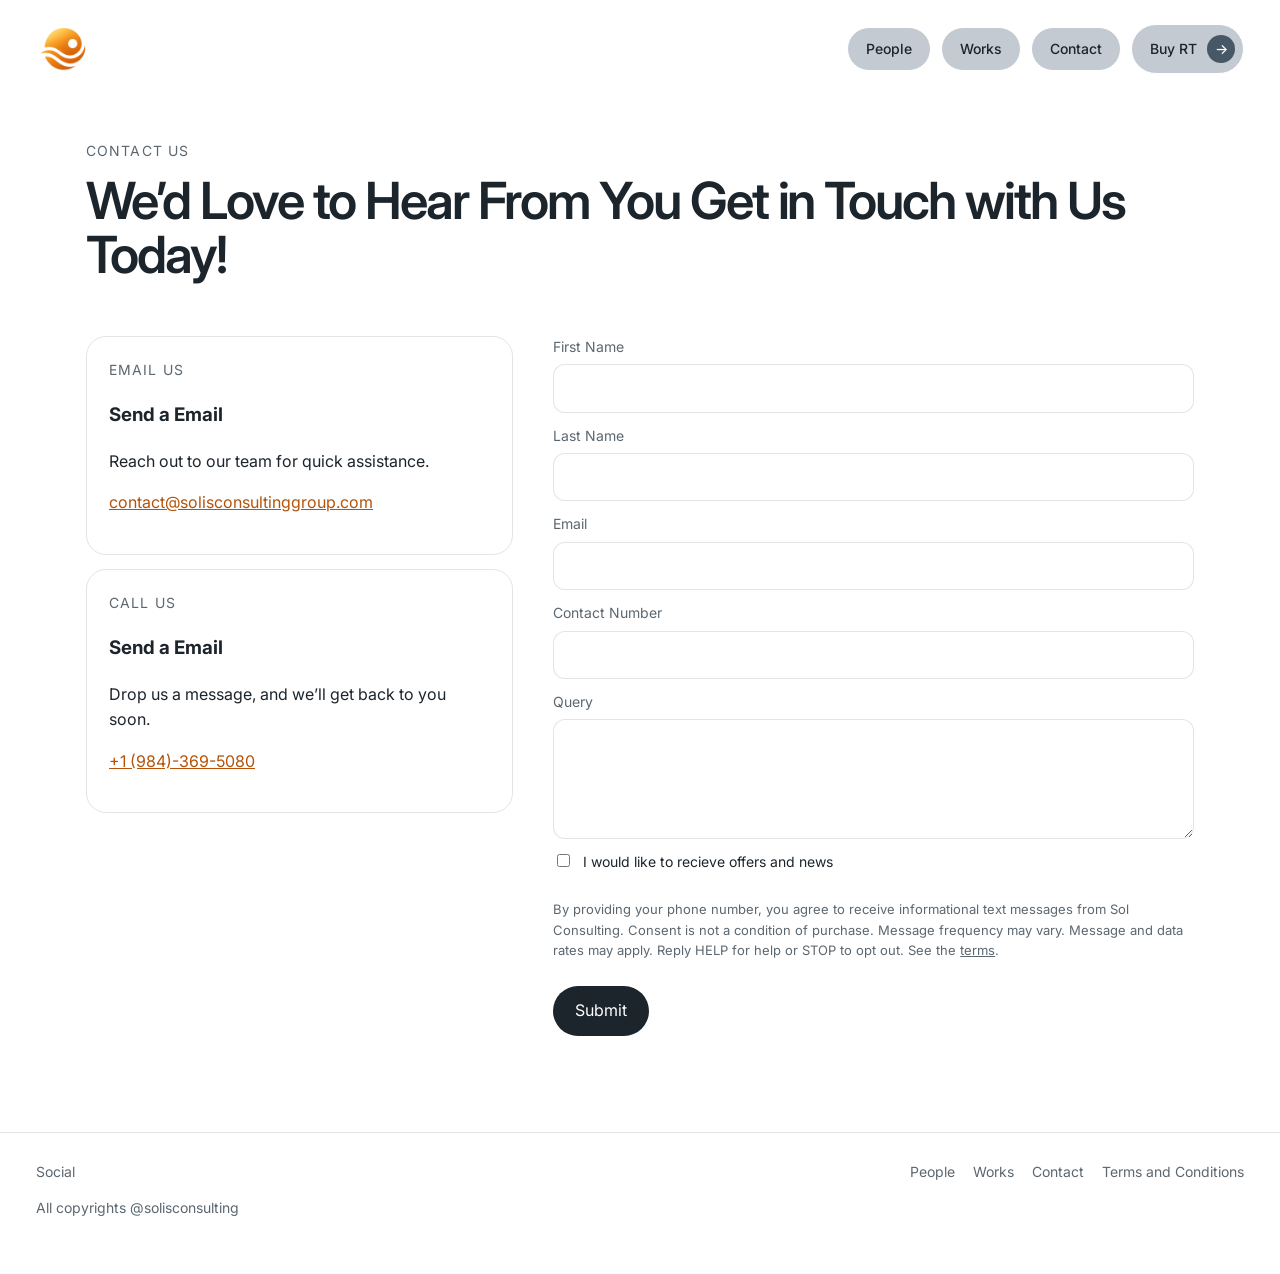
==== contact/index.html @ df126668 "Rebuild solisconsultinggroup.com as a static site." ====
<!DOCTYPE html>
<html lang="en">
<head>
  <meta charset="utf-8">
  <meta name="viewport" content="width=device-width, initial-scale=1">
  <title>Contact — Solis Consulting</title>
  <link rel="icon" href="../assets/media/favicon.png">
  <link href="https://fonts.googleapis.com/css2?family=Inter:wght@400;500;600;700&display=swap" rel="stylesheet">
  <link rel="stylesheet" href="../assets/css/site.css">
</head>
<body>
  <nav class="site-nav">
    <a class="logo" href="../"><img src="../assets/media/logo.png" alt="Solis Consulting"></a>
    <button class="nav-toggle" type="button" aria-expanded="false">Menu</button>
    <div class="nav-links">
      <a href="../people/">People</a>
      <a href="../works/">Works</a>
      <a href="./">Contact</a>
      <a class="buy" href="https://rt4orgs.com" target="_blank" rel="noopener">Buy RT <span>→</span></a>
    </div>
  </nav>
  <header class="page-hero">
    <p class="eyebrow">Contact Us</p>
    <h2>We’d Love to Hear From You Get in Touch with Us Today!</h2>
  </header>
  <section class="section split" style="padding-top:10px">
    <div>
      <article class="card">
        <p class="eyebrow">Email Us</p>
        <h3>Send a Email</h3>
        <p>Reach out to our team for quick assistance.</p>
        <p><a href="mailto:contact@solisconsultinggroup.com">contact@solisconsultinggroup.com</a></p>
      </article>
      <article class="card">
        <p class="eyebrow">Call Us</p>
        <h3>Send a Email</h3>
        <p>Drop us a message, and we’ll get back to you soon.</p>
        <p><a href="tel:+19843695080">+1 (984)-369-5080</a></p>
      </article>
    </div>
    <form id="contact-form">
      <label>First Name <input name="first" required autocomplete="given-name"></label>
      <label>Last Name <input name="last" required autocomplete="family-name"></label>
      <label>Email <input name="email" type="email" required autocomplete="email"></label>
      <label>Contact Number <input name="phone" type="tel" autocomplete="tel"></label>
      <label>Query <textarea name="query" required></textarea></label>
      <label class="check"><input type="checkbox" name="offers"> I would like to recieve offers and news</label>
      <p class="fine">By providing your phone number, you agree to receive informational text messages from Sol Consulting. Consent is not a condition of purchase. Message frequency may vary. Message and data rates may apply. Reply HELP for help or STOP to opt out. See the <a href="../terms/">terms</a>.</p>
      <button type="submit">Submit</button>
    </form>
  </section>
  <footer class="site-footer">
    <div>
      <a href="https://www.instagram.com/solisconsulting/" target="_blank" rel="noopener">Social</a>
      <p>All copyrights @solisconsulting</p>
    </div>
    <nav>
      <a href="../people/">People</a>
      <a href="../works/">Works</a>
      <a href="./">Contact</a>
      <a href="../terms/">Terms and Conditions</a>
    </nav>
  </footer>
  <script src="../assets/js/site.js"></script>
</body>
</html>
---- assets/css/site.css ----
:root {
  --ink: #1c242c;
  --muted: #5c6770;
  --pill: #c4cad2;
  --arrow: #465766;
  --line: rgba(28, 36, 44, 0.12);
  --bg: #f7f5f2;
  --font: "Inter", system-ui, sans-serif;
}

* { box-sizing: border-box; }
html { scroll-behavior: smooth; }
body {
  margin: 0;
  color: var(--ink);
  background: #fff;
  font-family: var(--font);
  font-size: 16px;
  line-height: 1.6;
}
a { color: inherit; }
img, video { max-width: 100%; display: block; }

.site-nav {
  position: fixed;
  z-index: 20;
  top: 0;
  left: 0;
  right: 0;
  display: flex;
  align-items: center;
  justify-content: space-between;
  padding: 22px 36px;
}
.logo img { width: 54px; height: 54px; object-fit: contain; }
.nav-links { display: flex; align-items: center; gap: 10px; }
.nav-links a {
  text-decoration: none;
  background: var(--pill);
  color: var(--ink);
  border: 1px solid #fff;
  border-radius: 999px;
  padding: 10px 18px;
  font-size: 14px;
  font-weight: 500;
}
.nav-links a.buy {
  display: inline-flex;
  align-items: center;
  gap: 10px;
  padding-right: 8px;
}
.nav-links a.buy span {
  width: 28px;
  height: 28px;
  border-radius: 50%;
  background: var(--arrow);
  color: #fff;
  display: grid;
  place-items: center;
  font-size: 14px;
}
.nav-toggle {
  display: none;
  border: 0;
  background: var(--pill);
  border-radius: 999px;
  padding: 10px 16px;
  font: inherit;
}

.hero {
  position: relative;
  min-height: 100vh;
  display: grid;
  place-items: center;
  overflow: hidden;
  color: #fff;
  text-align: center;
}
.hero video {
  position: absolute;
  inset: 0;
  width: 100%;
  height: 100%;
  object-fit: cover;
}
.hero-shade {
  position: absolute;
  inset: 0;
  background: linear-gradient(180deg, rgba(80, 50, 20, 0.08), rgba(255, 220, 160, 0.05) 40%, rgba(255, 255, 255, 0.18));
}
.hero-copy { position: relative; z-index: 1; padding: 0 24px; }
.hero-mark { width: 168px; height: 168px; margin: 0 auto 18px; object-fit: contain; }
.hero-kicker {
  margin: 0;
  font-size: 40px;
  font-weight: 500;
  letter-spacing: -0.03em;
}
.hero h1 {
  margin: 0;
  font-size: clamp(48px, 6vw, 84px);
  font-weight: 600;
  letter-spacing: -0.04em;
  line-height: 1;
}
.hero-date {
  margin: 28px 0 0;
  font-size: 28px;
  font-weight: 500;
  letter-spacing: -0.03em;
}

.marquee, .ticker {
  overflow: hidden;
  white-space: nowrap;
  border-top: 1px solid var(--line);
  border-bottom: 1px solid var(--line);
}
.marquee-track, .ticker-track {
  display: inline-flex;
  gap: 48px;
  padding: 18px 0;
  animation: drift 28s linear infinite;
}
.ticker-track { animation-duration: 36s; gap: 64px; }
.marquee span, .ticker span {
  font-size: 22px;
  letter-spacing: 0.18em;
  text-transform: uppercase;
  color: #8b939a;
}
@keyframes drift {
  from { transform: translateX(0); }
  to { transform: translateX(-50%); }
}

.section { padding: 96px 36px; max-width: 1180px; margin: 0 auto; }
.eyebrow {
  margin: 0 0 12px;
  color: var(--muted);
  font-size: 14px;
  letter-spacing: 0.08em;
  text-transform: uppercase;
}
h2 {
  margin: 0 0 24px;
  font-size: clamp(34px, 4vw, 56px);
  line-height: 1.05;
  letter-spacing: -0.04em;
  font-weight: 600;
}
.prose { max-width: 760px; color: #3d474f; font-size: 18px; }
.prose p { margin: 0 0 18px; }

.team-row {
  display: grid;
  grid-template-columns: repeat(4, 1fr);
  gap: 18px;
  margin-top: 36px;
}
.person { text-decoration: none; }
.person img {
  width: 100%;
  aspect-ratio: 3 / 4;
  object-fit: cover;
  border-radius: 18px;
  background: #ece7e1;
}
.person strong { display: block; margin-top: 12px; font-size: 18px; }
.person span { color: var(--muted); font-size: 14px; }
.see-all {
  display: inline-block;
  margin-top: 28px;
  text-decoration: none;
  font-weight: 600;
}

.work-list { display: flex; flex-direction: column; gap: 28px; }
.work-card {
  display: grid;
  grid-template-columns: 180px 1fr;
  gap: 28px;
  padding: 28px;
  border: 1px solid var(--line);
  border-radius: 24px;
  text-decoration: none;
  background: #fff;
}
.work-card h3 { margin: 0 0 8px; font-size: 28px; letter-spacing: -0.03em; }
.work-card p { margin: 0; color: #3d474f; }
.pin {
  width: 18px;
  height: 18px;
  border-radius: 50% 50% 50% 0;
  transform: rotate(-45deg);
  display: inline-block;
  margin-right: 8px;
}
.pin.red { background: #f4443f; }
.pin.blue { background: #4eb3ff; }
.pin.green { background: #3cbf7a; }

.page-hero { padding: 140px 36px 20px; max-width: 1180px; margin: 0 auto; }
.logos {
  display: flex;
  flex-wrap: wrap;
  gap: 18px;
  align-items: center;
  margin-top: 28px;
}
.logos img {
  height: 72px;
  width: auto;
  object-fit: contain;
  background: #1f1f1f;
  border-radius: 16px;
  padding: 10px 16px;
}

.contact-grid, .split {
  display: grid;
  grid-template-columns: 0.8fr 1.2fr;
  gap: 40px;
}
.card {
  border: 1px solid var(--line);
  border-radius: 20px;
  padding: 22px;
  margin-bottom: 14px;
}
.card a { color: #b45309; }
form { display: grid; gap: 12px; }
label { display: grid; gap: 6px; font-size: 14px; color: var(--muted); }
input, textarea {
  font: inherit;
  color: var(--ink);
  border: 1px solid var(--line);
  border-radius: 12px;
  padding: 12px 14px;
  background: #fff;
}
textarea { min-height: 120px; resize: vertical; }
.check { display: flex; gap: 10px; align-items: flex-start; color: var(--ink); }
button[type="submit"] {
  justify-self: start;
  border: 0;
  background: var(--ink);
  color: #fff;
  border-radius: 999px;
  padding: 12px 22px;
  font: inherit;
  cursor: pointer;
}
.fine { font-size: 13px; color: var(--muted); }

.legal h3 { margin: 28px 0 8px; font-size: 20px; }
.legal p { color: #3d474f; }

.site-footer {
  display: flex;
  justify-content: space-between;
  gap: 24px;
  padding: 28px 36px 40px;
  border-top: 1px solid var(--line);
  color: var(--muted);
  font-size: 14px;
}
.site-footer nav { display: flex; gap: 18px; flex-wrap: wrap; }
.site-footer a { text-decoration: none; }

@media (max-width: 900px) {
  .nav-toggle { display: inline-flex; }
  .nav-links {
    display: none;
    position: absolute;
    top: 78px;
    right: 16px;
    flex-direction: column;
    align-items: stretch;
    background: rgba(255, 255, 255, 0.96);
    padding: 12px;
    border-radius: 18px;
  }
  .nav-links.is-open { display: flex; }
  .team-row, .work-card, .contact-grid, .split { grid-template-columns: 1fr; }
  .site-nav, .section, .page-hero, .site-footer { padding-left: 20px; padding-right: 20px; }
  .hero-mark { width: 120px; height: 120px; }
}
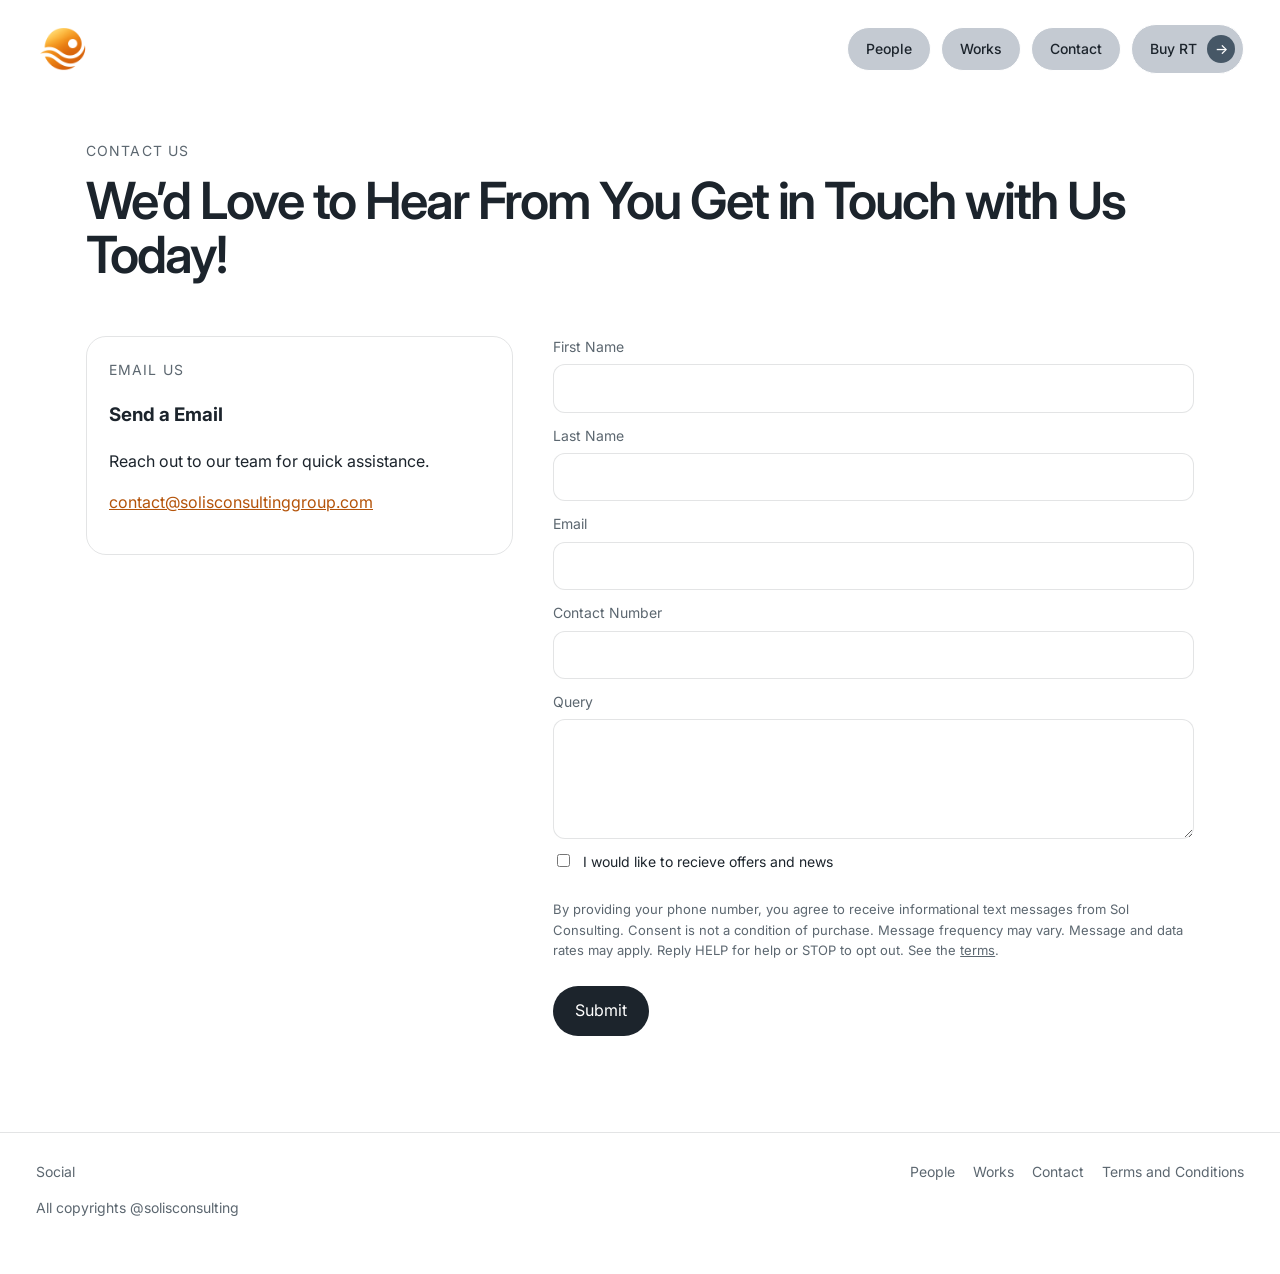
==== commit 37ac3b14: "Remove the Call Us block from the contact page. Co-authored-by: Cursor <cursoragent@cursor.com>" ====
--- a/contact/index.html
+++ b/contact/index.html
@@ -31,12 +31,6 @@
         <p>Reach out to our team for quick assistance.</p>
         <p><a href="mailto:contact@solisconsultinggroup.com">contact@solisconsultinggroup.com</a></p>
       </article>
-      <article class="card">
-        <p class="eyebrow">Call Us</p>
-        <h3>Send a Email</h3>
-        <p>Drop us a message, and we’ll get back to you soon.</p>
-        <p><a href="tel:+19843695080">+1 (984)-369-5080</a></p>
-      </article>
     </div>
     <form id="contact-form">
       <label>First Name <input name="first" required autocomplete="given-name"></label>
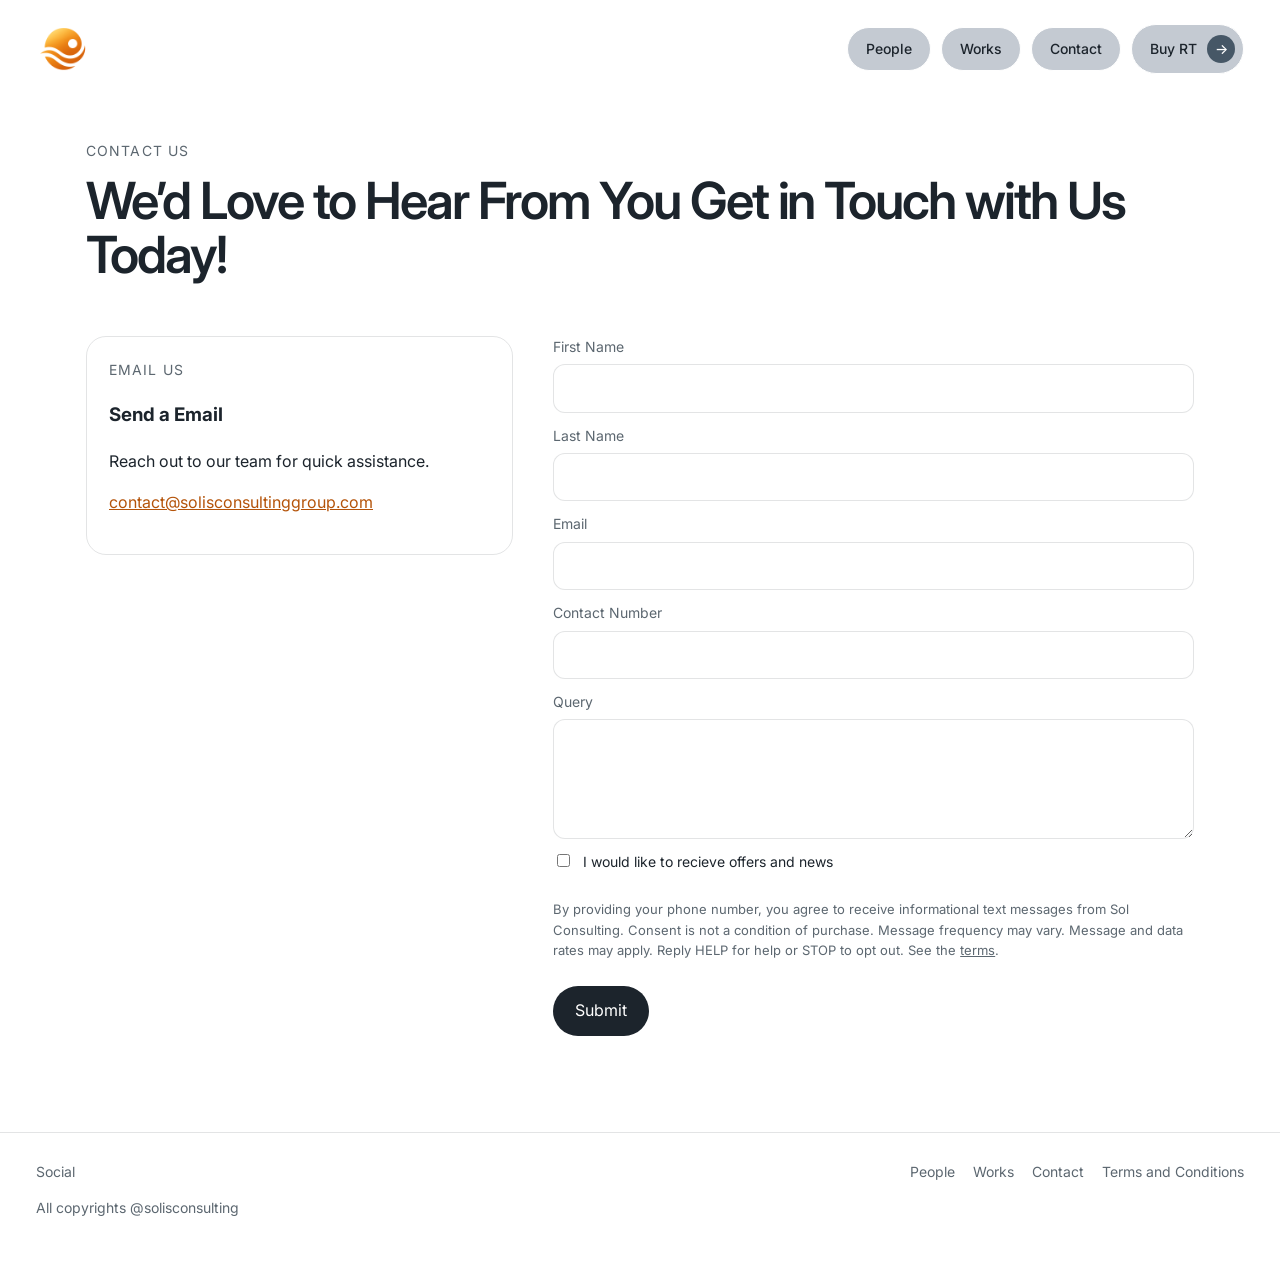
==== commit 1fdde565: "Add the Google tag to every page. Measurement ID G-RE36YZZMXG sits immediately after head so page vi" ====
--- a/contact/index.html
+++ b/contact/index.html
@@ -1,6 +1,15 @@
 <!DOCTYPE html>
 <html lang="en">
 <head>
+  <!-- Google tag (gtag.js) -->
+  <script async src="https://www.googletagmanager.com/gtag/js?id=G-RE36YZZMXG"></script>
+  <script>
+    window.dataLayer = window.dataLayer || [];
+    function gtag(){dataLayer.push(arguments);}
+    gtag('js', new Date());
+
+    gtag('config', 'G-RE36YZZMXG');
+  </script>
   <meta charset="utf-8">
   <meta name="viewport" content="width=device-width, initial-scale=1">
   <title>Contact — Solis Consulting</title>
--- a/assets/css/site.css
+++ b/assets/css/site.css
@@ -32,6 +32,7 @@
   justify-content: space-between;
   padding: 22px 36px;
 }
+body:has(.page-hero) .site-nav { background: #fff; }
 .logo img { width: 54px; height: 54px; object-fit: contain; }
 .nav-links { display: flex; align-items: center; gap: 10px; }
 .nav-links a {
@@ -203,20 +204,39 @@
 .pin.green { background: #3cbf7a; }
 
 .page-hero { padding: 140px 36px 20px; max-width: 1180px; margin: 0 auto; }
-.logos {
-  display: flex;
-  flex-wrap: wrap;
+.contractors {
+  padding: 12px 36px 96px;
+  max-width: 1180px;
+  margin: 0 auto;
+}
+.logo-grid {
+  display: grid;
+  grid-template-columns: repeat(4, 1fr);
   gap: 18px;
-  align-items: center;
   margin-top: 28px;
 }
-.logos img {
+.logo-grid figure {
+  margin: 0;
+  min-height: 140px;
+  display: grid;
+  place-items: center;
+  padding: 22px 18px;
+  border-radius: 22px;
+  border: 1px solid var(--line);
+  background: #f7f5f2;
+  overflow: hidden;
+}
+.logo-grid img {
+  width: auto;
+  max-width: 100%;
   height: 72px;
-  width: auto;
   object-fit: contain;
-  background: #1f1f1f;
-  border-radius: 16px;
-  padding: 10px 16px;
+}
+.logo-grid img.mark {
+  height: 96px;
+  background: #fff;
+  border-radius: 8px;
+  padding: 8px;
 }
 
 .contact-grid, .split {
@@ -284,7 +304,8 @@
     border-radius: 18px;
   }
   .nav-links.is-open { display: flex; }
-  .team-row, .work-card, .contact-grid, .split { grid-template-columns: 1fr; }
+  .team-row, .work-card, .contact-grid, .split, .logo-grid { grid-template-columns: 1fr 1fr; }
+  .contractors { padding-left: 20px; padding-right: 20px; }
   .site-nav, .section, .page-hero, .site-footer { padding-left: 20px; padding-right: 20px; }
   .hero-mark { width: 120px; height: 120px; }
 }
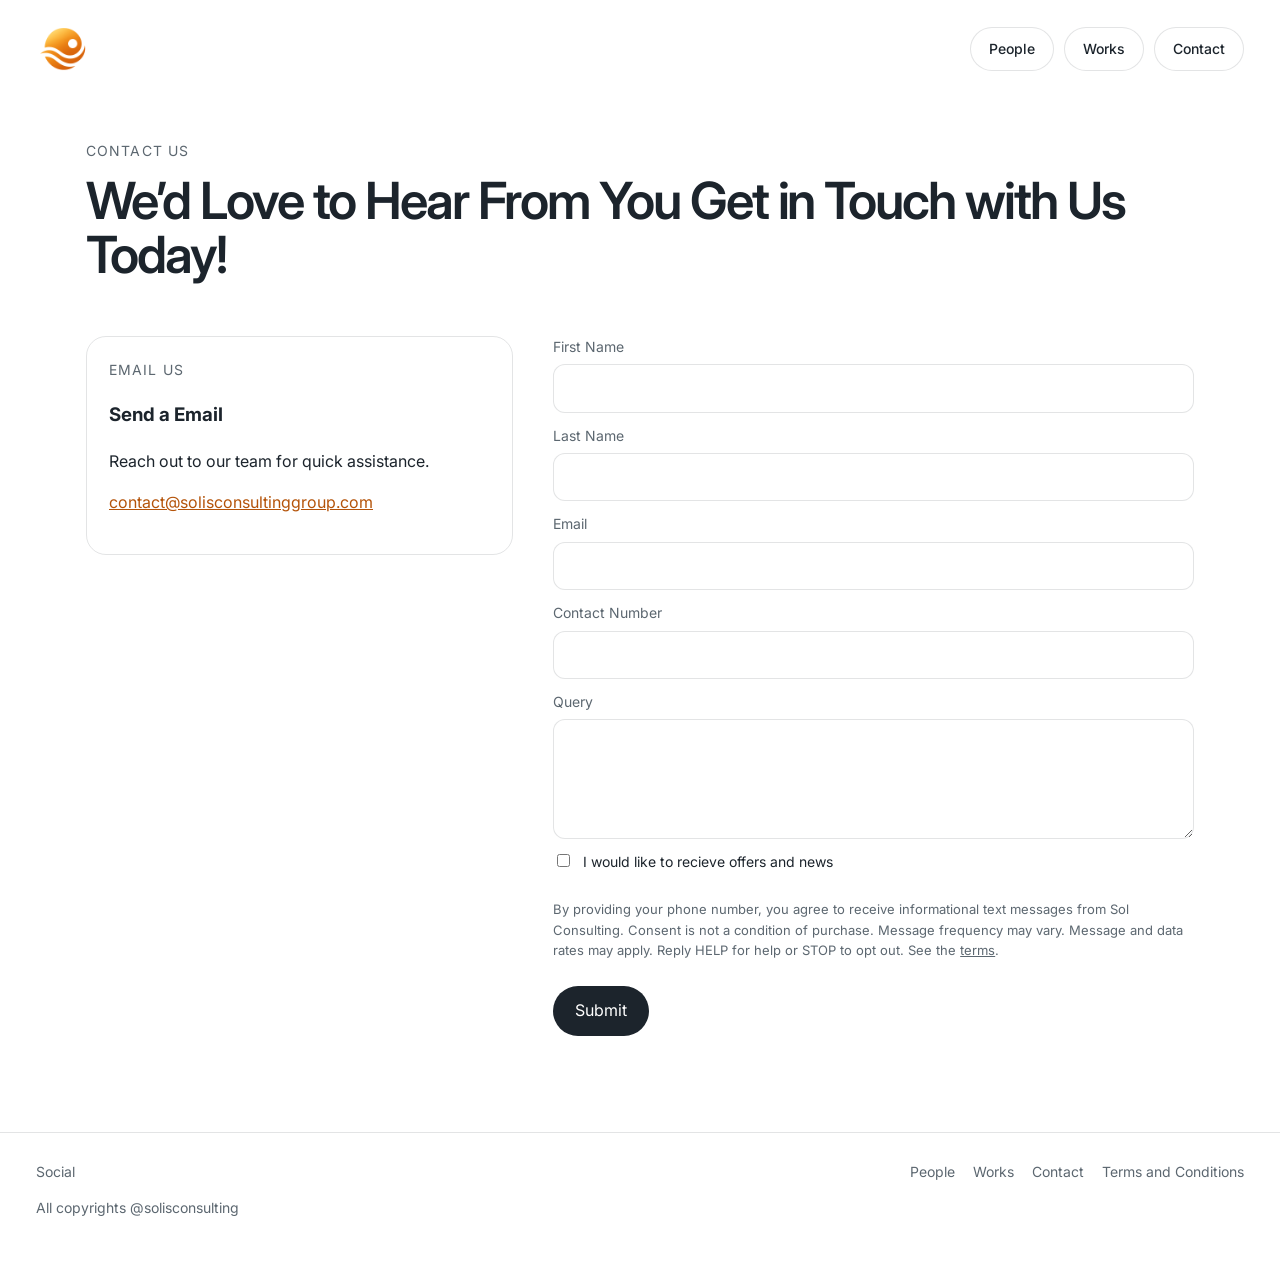
==== commit 3950a4dc: "Add RT for Access as a purple pin and drop the Buy RT button. Co-authored-by: Cursor <cursoragent@cu" ====
--- a/contact/index.html
+++ b/contact/index.html
@@ -15,7 +15,7 @@
   <title>Contact — Solis Consulting</title>
   <link rel="icon" href="../assets/media/favicon.png">
   <link href="https://fonts.googleapis.com/css2?family=Inter:wght@400;500;600;700&display=swap" rel="stylesheet">
-  <link rel="stylesheet" href="../assets/css/site.css">
+  <link rel="stylesheet" href="../assets/css/site.css?v=7">
 </head>
 <body>
   <nav class="site-nav">
@@ -25,7 +25,6 @@
       <a href="../people/">People</a>
       <a href="../works/">Works</a>
       <a href="./">Contact</a>
-      <a class="buy" href="https://rt4orgs.com" target="_blank" rel="noopener">Buy RT <span>→</span></a>
     </div>
   </nav>
   <header class="page-hero">
--- a/assets/css/site.css
+++ b/assets/css/site.css
@@ -1,8 +1,6 @@
 :root {
   --ink: #1c242c;
   --muted: #5c6770;
-  --pill: #c4cad2;
-  --arrow: #465766;
   --line: rgba(28, 36, 44, 0.12);
   --bg: #f7f5f2;
   --font: "Inter", system-ui, sans-serif;
@@ -37,34 +35,18 @@
 .nav-links { display: flex; align-items: center; gap: 10px; }
 .nav-links a {
   text-decoration: none;
-  background: var(--pill);
+  background: #fff;
   color: var(--ink);
-  border: 1px solid #fff;
+  border: 1px solid var(--line);
   border-radius: 999px;
   padding: 10px 18px;
   font-size: 14px;
   font-weight: 500;
 }
-.nav-links a.buy {
-  display: inline-flex;
-  align-items: center;
-  gap: 10px;
-  padding-right: 8px;
-}
-.nav-links a.buy span {
-  width: 28px;
-  height: 28px;
-  border-radius: 50%;
-  background: var(--arrow);
-  color: #fff;
-  display: grid;
-  place-items: center;
-  font-size: 14px;
-}
 .nav-toggle {
   display: none;
-  border: 0;
-  background: var(--pill);
+  border: 1px solid var(--line);
+  background: #fff;
   border-radius: 999px;
   padding: 10px 16px;
   font: inherit;
@@ -181,7 +163,7 @@
 .work-list { display: flex; flex-direction: column; gap: 28px; }
 .work-card {
   display: grid;
-  grid-template-columns: 180px 1fr;
+  grid-template-columns: 180px minmax(0, 1fr);
   gap: 28px;
   padding: 28px;
   border: 1px solid var(--line);
@@ -189,8 +171,10 @@
   text-decoration: none;
   background: #fff;
 }
+.work-card > * { min-width: 0; }
 .work-card h3 { margin: 0 0 8px; font-size: 28px; letter-spacing: -0.03em; }
 .work-card p { margin: 0; color: #3d474f; }
+.work-card p + p { margin-top: 14px; }
 .pin {
   width: 18px;
   height: 18px;
@@ -202,6 +186,7 @@
 .pin.red { background: #f4443f; }
 .pin.blue { background: #4eb3ff; }
 .pin.green { background: #3cbf7a; }
+.pin.purple { background: #7b5cff; }
 
 .page-hero { padding: 140px 36px 20px; max-width: 1180px; margin: 0 auto; }
 .contractors {
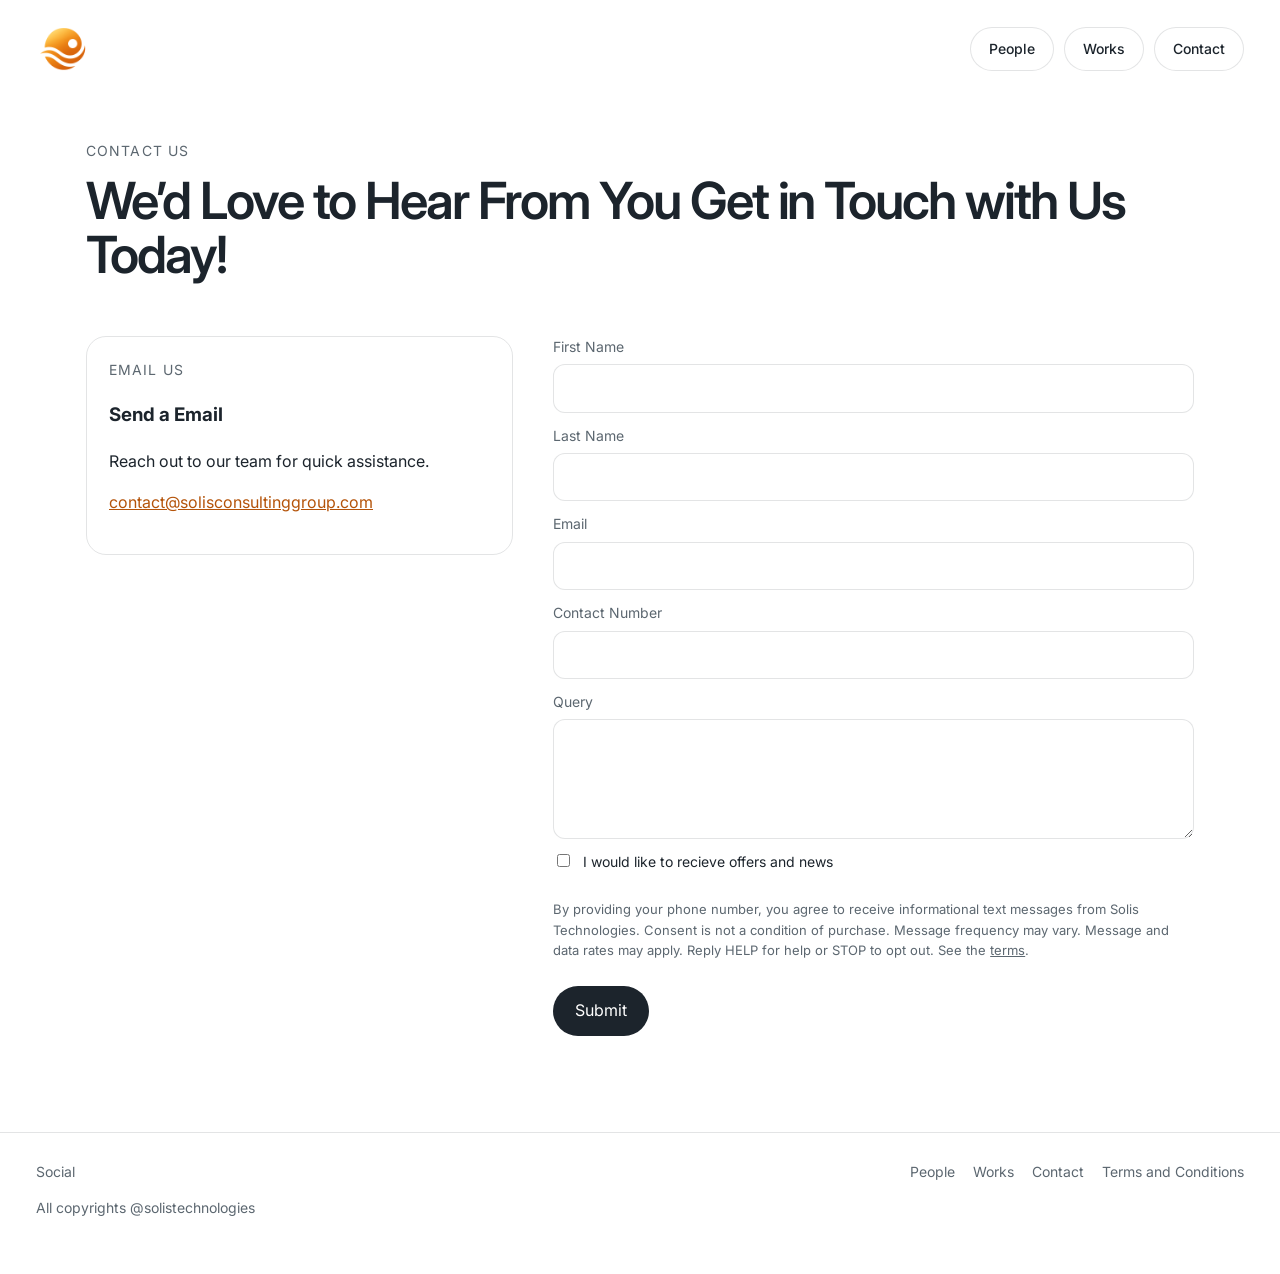
==== commit a5477b7f: "Rebrand the public site from Solis Consulting to Solis Technologies. Co-authored-by: Cursor <cursora" ====
--- a/contact/index.html
+++ b/contact/index.html
@@ -12,14 +12,14 @@
   </script>
   <meta charset="utf-8">
   <meta name="viewport" content="width=device-width, initial-scale=1">
-  <title>Contact — Solis Consulting</title>
+  <title>Contact — Solis Technologies</title>
   <link rel="icon" href="../assets/media/favicon.png">
   <link href="https://fonts.googleapis.com/css2?family=Inter:wght@400;500;600;700&display=swap" rel="stylesheet">
   <link rel="stylesheet" href="../assets/css/site.css?v=7">
 </head>
 <body>
   <nav class="site-nav">
-    <a class="logo" href="../"><img src="../assets/media/logo.png" alt="Solis Consulting"></a>
+    <a class="logo" href="../"><img src="../assets/media/logo.png" alt="Solis Technologies"></a>
     <button class="nav-toggle" type="button" aria-expanded="false">Menu</button>
     <div class="nav-links">
       <a href="../people/">People</a>
@@ -47,14 +47,14 @@
       <label>Contact Number <input name="phone" type="tel" autocomplete="tel"></label>
       <label>Query <textarea name="query" required></textarea></label>
       <label class="check"><input type="checkbox" name="offers"> I would like to recieve offers and news</label>
-      <p class="fine">By providing your phone number, you agree to receive informational text messages from Sol Consulting. Consent is not a condition of purchase. Message frequency may vary. Message and data rates may apply. Reply HELP for help or STOP to opt out. See the <a href="../terms/">terms</a>.</p>
+      <p class="fine">By providing your phone number, you agree to receive informational text messages from Solis Technologies. Consent is not a condition of purchase. Message frequency may vary. Message and data rates may apply. Reply HELP for help or STOP to opt out. See the <a href="../terms/">terms</a>.</p>
       <button type="submit">Submit</button>
     </form>
   </section>
   <footer class="site-footer">
     <div>
       <a href="https://www.instagram.com/solisconsulting/" target="_blank" rel="noopener">Social</a>
-      <p>All copyrights @solisconsulting</p>
+      <p>All copyrights @solistechnologies</p>
     </div>
     <nav>
       <a href="../people/">People</a>
--- a/assets/css/site.css
+++ b/assets/css/site.css
@@ -30,7 +30,11 @@
   justify-content: space-between;
   padding: 22px 36px;
 }
-body:has(.page-hero) .site-nav { background: #fff; }
+body:has(.page-hero) .site-nav,
+.site-nav.is-solid {
+  background: rgba(255, 255, 255, 0.94);
+  backdrop-filter: blur(10px);
+}
 .logo img { width: 54px; height: 54px; object-fit: contain; }
 .nav-links { display: flex; align-items: center; gap: 10px; }
 .nav-links a {
@@ -75,49 +79,24 @@
 }
 .hero-copy { position: relative; z-index: 1; padding: 0 24px; }
 .hero-mark { width: 168px; height: 168px; margin: 0 auto 18px; object-fit: contain; }
-.hero-kicker {
-  margin: 0;
-  font-size: 40px;
-  font-weight: 500;
-  letter-spacing: -0.03em;
+.hero-category {
+  margin: 0 0 16px;
+  font-size: 13px;
+  font-weight: 600;
+  letter-spacing: 0.16em;
+  text-transform: uppercase;
 }
 .hero h1 {
-  margin: 0;
-  font-size: clamp(48px, 6vw, 84px);
+  margin: 0 auto;
+  max-width: 12em;
+  min-height: 2.2em;
+  font-size: clamp(36px, 5vw, 72px);
   font-weight: 600;
   letter-spacing: -0.04em;
-  line-height: 1;
-}
-.hero-date {
-  margin: 28px 0 0;
-  font-size: 28px;
-  font-weight: 500;
-  letter-spacing: -0.03em;
-}
-
-.marquee, .ticker {
-  overflow: hidden;
-  white-space: nowrap;
-  border-top: 1px solid var(--line);
-  border-bottom: 1px solid var(--line);
-}
-.marquee-track, .ticker-track {
-  display: inline-flex;
-  gap: 48px;
-  padding: 18px 0;
-  animation: drift 28s linear infinite;
-}
-.ticker-track { animation-duration: 36s; gap: 64px; }
-.marquee span, .ticker span {
-  font-size: 22px;
-  letter-spacing: 0.18em;
-  text-transform: uppercase;
-  color: #8b939a;
-}
-@keyframes drift {
-  from { transform: translateX(0); }
-  to { transform: translateX(-50%); }
-}
+  line-height: 1.05;
+  transition: opacity 0.6s ease;
+}
+.hero h1.is-out { opacity: 0; }
 
 .section { padding: 96px 36px; max-width: 1180px; margin: 0 auto; }
 .eyebrow {
@@ -175,6 +154,14 @@
 .work-card h3 { margin: 0 0 8px; font-size: 28px; letter-spacing: -0.03em; }
 .work-card p { margin: 0; color: #3d474f; }
 .work-card p + p { margin-top: 14px; }
+.work-focus { margin: 0 0 8px; color: var(--ink); font-weight: 600; }
+.work-status {
+  display: block;
+  margin-top: 8px;
+  color: var(--muted);
+  font-size: 13px;
+  line-height: 1.35;
+}
 .pin {
   width: 18px;
   height: 18px;
